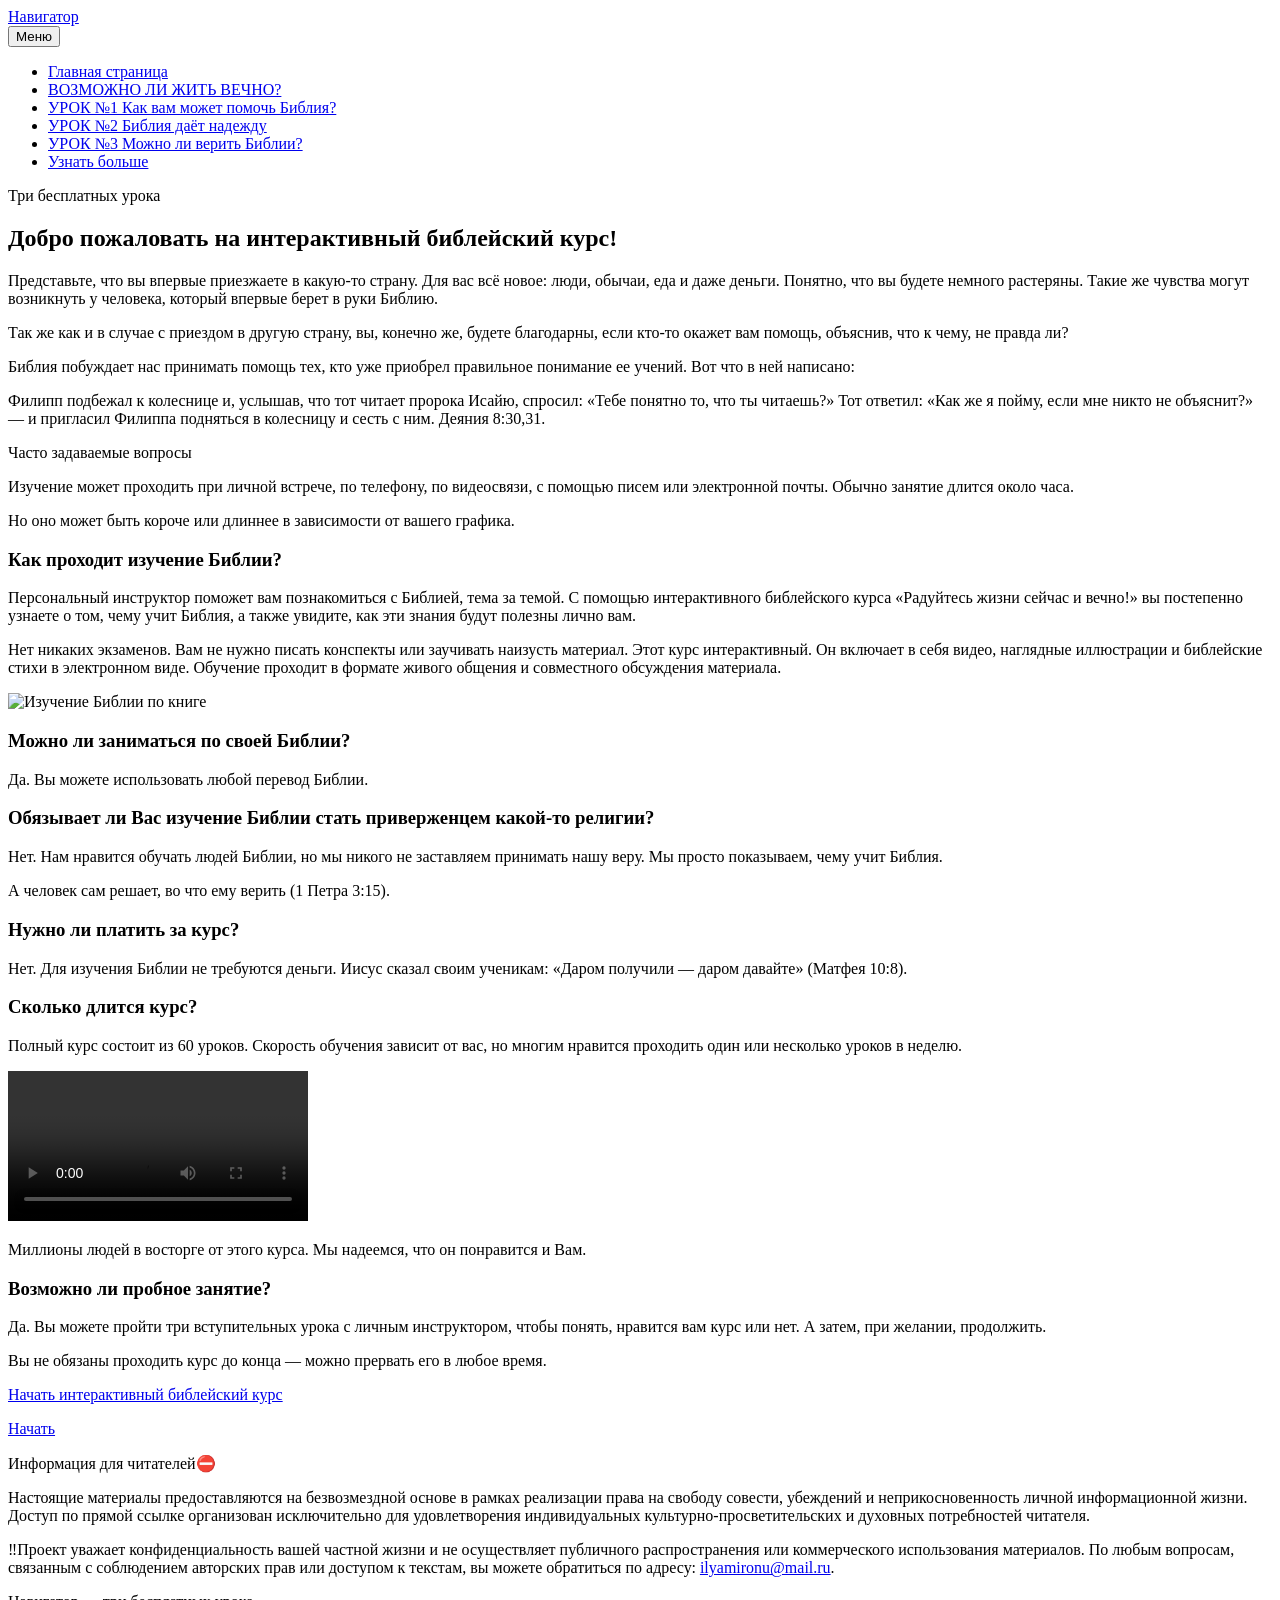
==== index.html @ 01c9f0d9 "Add files via upload" ====
<!DOCTYPE html>
<html lang="ru">
<head>
<meta charset="utf-8">
<meta name="viewport" content="width=device-width, initial-scale=1">
<title>Навигатор — Главная страница</title>
<meta name="description" content="Навигатор — три бесплатных урока по Библии. Интерактивный библейский курс: тексты Библии в отдельных окнах и возможность оставить свой ответ на каждый вопрос.">
<meta name="robots" content="noindex, nofollow">
<link rel="stylesheet" href="css/fonts.css">
<link rel="stylesheet" href="css/style.css">
</head>
<body>

<header class="cover">
  <div class="cover__inner">
    <div class="cover__title"><a href="index.html">Навигатор</a></div>
    <button class="nav__toggle" type="button" aria-expanded="false" aria-controls="siteNav">Меню</button>
    <nav id="siteNav" aria-label="Меню сайта">
      <ul class="nav__list">
        <li><a class="is-active" href="index.html">Главная страница</a></li>
        <li><a href="vozmozhno-li-zhit-vechno.html">ВОЗМОЖНО ЛИ ЖИТЬ ВЕЧНО?</a></li>
        <li><a href="urok-1.html">УРОК №1 Как вам может помочь Библия?</a></li>
        <li><a href="urok-2.html">УРОК №2 Библия даёт надежду</a></li>
        <li><a href="urok-3.html">УРОК №3 Можно ли верить Библии?</a></li>
        <li><a href="uznat-bolshe.html">Узнать больше</a></li>
      </ul>
    </nav>
  </div>
</header>

<main class="wrap">
  <article class="content">

    <p class="subtitle">Три бесплатных урока</p>

    <h2>Добро пожаловать на интерактивный библейский курс!</h2>

    <p>Представьте, что вы впервые приезжаете в какую-то страну. Для вас всё новое: люди, обычаи, еда и даже деньги. Понятно, что вы будете немного растеряны. Такие же чувства могут возникнуть у человека, который впервые берет в руки Библию.</p>

    <p>Так же как и в случае с приездом в другую страну, вы, конечно же, будете благодарны, если кто-то окажет вам помощь, объяснив, что к чему, не правда ли?</p>

    <p>Библия побуждает нас принимать помощь тех, кто уже приобрел правильное понимание ее учений. Вот что в ней написано:</p>

    <p class="quote">Филипп подбежал к колеснице и, услышав, что тот читает пророка Исайю, спросил: «Тебе понятно то, что ты читаешь?» Тот ответил: «Как же я пойму, если мне никто не объяснит?» — и пригласил Филиппа подняться в колесницу и сесть с ним. <span class="verse" data-verse="Deyaniya-83031-09-15" title="Открыть текст стиха">Деяния 8:30,31</span>.</p>

    <p class="label">Часто задаваемые вопросы</p>

    <p>Изучение может проходить при личной встрече, по телефону, по видеосвязи, с помощью писем или электронной почты. Обычно занятие длится около часа.</p>

    <p>Но оно может быть короче или длиннее в зависимости от вашего графика.</p>

    <h3>Как проходит изучение Библии?</h3>

    <p>Персональный инструктор поможет вам познакомиться с Библией, тема за темой. С помощью интерактивного библейского курса «Радуйтесь жизни сейчас и вечно!» вы постепенно узнаете о том, чему учит Библия, а также увидите, как эти знания будут полезны лично вам.</p>

    <p>Нет никаких экзаменов. Вам не нужно писать конспекты или заучивать наизусть материал. Этот курс интерактивный. Он включает в себя видео, наглядные иллюстрации и библейские стихи в электронном виде. Обучение проходит в формате живого общения и совместного обсуждения материала.</p>

    <p class="img"><img src="assets/img/home-3.jpg" alt="Изучение Библии по книге" loading="lazy"></p>

    <div class="answers" data-question-id="g1" data-question="Как проходит изучение Библии?"></div>

    <h3>Можно ли заниматься по своей Библии?</h3>

    <p>Да. Вы можете использовать любой перевод Библии.</p>

    <div class="answers" data-question-id="g2" data-question="Можно ли заниматься по своей Библии?"></div>

    <h3>Обязывает ли Вас изучение Библии стать приверженцем какой-то религии?</h3>

    <p>Нет. Нам нравится обучать людей Библии, но мы никого не заставляем принимать нашу веру. Мы просто показываем, чему учит Библия.</p>

    <p>А человек сам решает, во что ему верить (<span class="verse" data-verse="1-Petra-315" title="Открыть текст стиха">1 Петра 3:15</span>).</p>

    <div class="answers" data-question-id="g3" data-question="Обязывает ли Вас изучение Библии стать приверженцем какой-то религии?"></div>

    <h3>Нужно ли платить за курс?</h3>

    <p>Нет. Для изучения Библии не требуются деньги. Иисус сказал своим ученикам: «Даром получили — даром давайте» (<span class="verse" data-verse="Matfeya-108" title="Открыть текст стиха">Матфея 10:8</span>).</p>

    <div class="answers" data-question-id="g4" data-question="Нужно ли платить за курс?"></div>

    <h3>Сколько длится курс?</h3>

    <p>Полный курс состоит из 60 уроков. Скорость обучения зависит от вас, но многим нравится проходить один или несколько уроков в неделю.</p>

    <div class="video-block">
      <video controls preload="metadata" playsinline>
        <source src="assets/video/video-01-kak-prohodit-kurs.mp4" type="video/mp4">
        Ваш браузер не поддерживает видео. Скачайте файл в папке assets/video.
      </video>
    </div>

    <p>Миллионы людей в восторге от этого курса. Мы надеемся, что он понравится и Вам.</p>

    <div class="answers" data-question-id="g5" data-question="Сколько длится курс?"></div>

    <h3>Возможно ли пробное занятие?</h3>

    <p>Да. Вы можете пройти три вступительных урока с личным инструктором, чтобы понять, нравится вам курс или нет. А затем, при желании, продолжить.</p>

    <p>Вы не обязаны проходить курс до конца — можно прервать его в любое время.</p>

    <div class="answers" data-question-id="g6" data-question="Возможно ли пробное занятие?"></div>

    <p class="btn--block"><a class="btn" href="urok-1.html">Начать интерактивный библейский курс</a></p>

    <p class="btn--block"><a class="btn btn--ghost" href="vozmozhno-li-zhit-vechno.html">Начать</a></p>

    <div class="reader-note">
      <p class="reader-note__title">Информация для читателей⛔</p>
      <p>Настоящие материалы предоставляются на безвозмездной основе в рамках реализации права на свободу совести, убеждений и неприкосновенность личной информационной жизни. Доступ по прямой ссылке организован исключительно для удовлетворения индивидуальных культурно-просветительских и духовных потребностей читателя.</p>
      <p>‼️Проект уважает конфиденциальность вашей частной жизни и не осуществляет публичного распространения или коммерческого использования материалов. По любым вопросам, связанным с соблюдением авторских прав или доступом к текстам, вы можете обратиться по адресу: <a href="mailto:ilyamironu@mail.ru">ilyamironu@mail.ru</a>.</p>
    </div>

  </article>
</main>

<footer class="footer">Навигатор — три бесплатных урока</footer>

<script src="js/verses.js"></script>
<script src="js/config.js"></script>
<script src="js/app.js"></script>
</body>
</html>
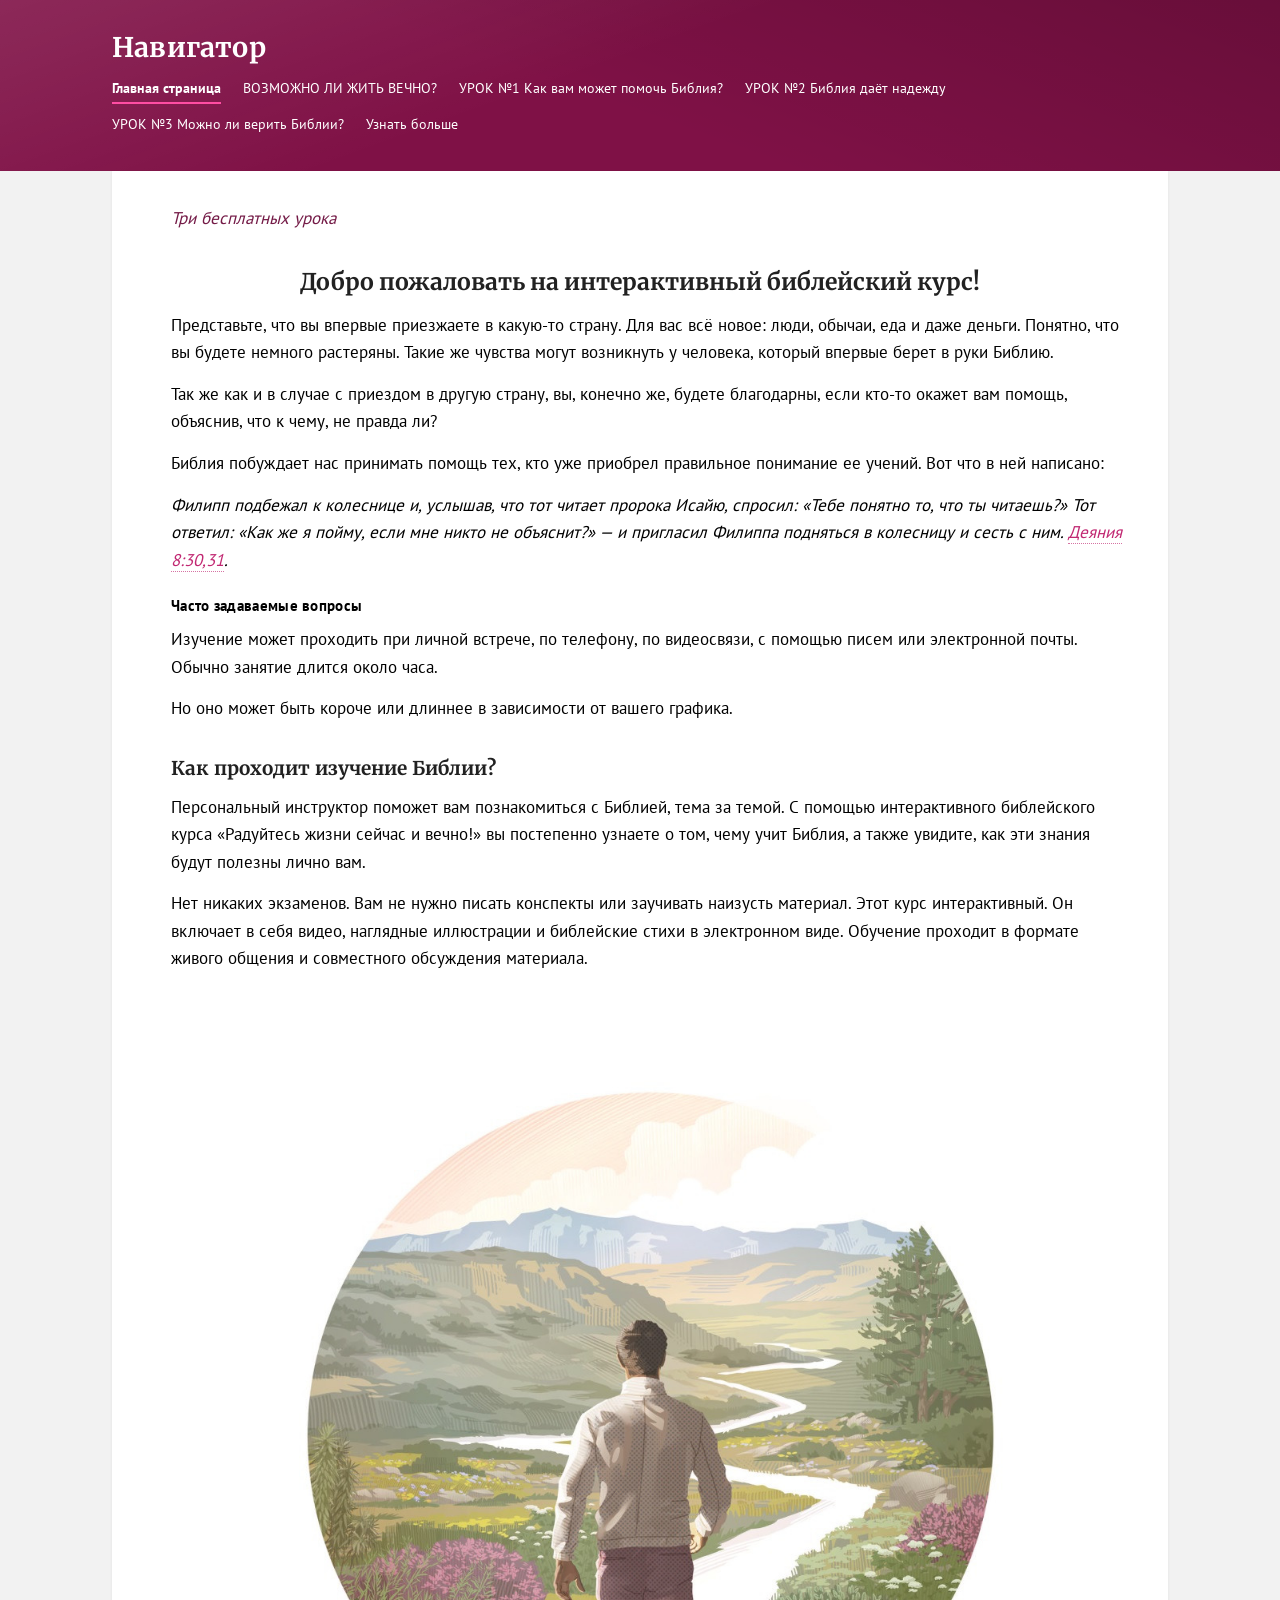
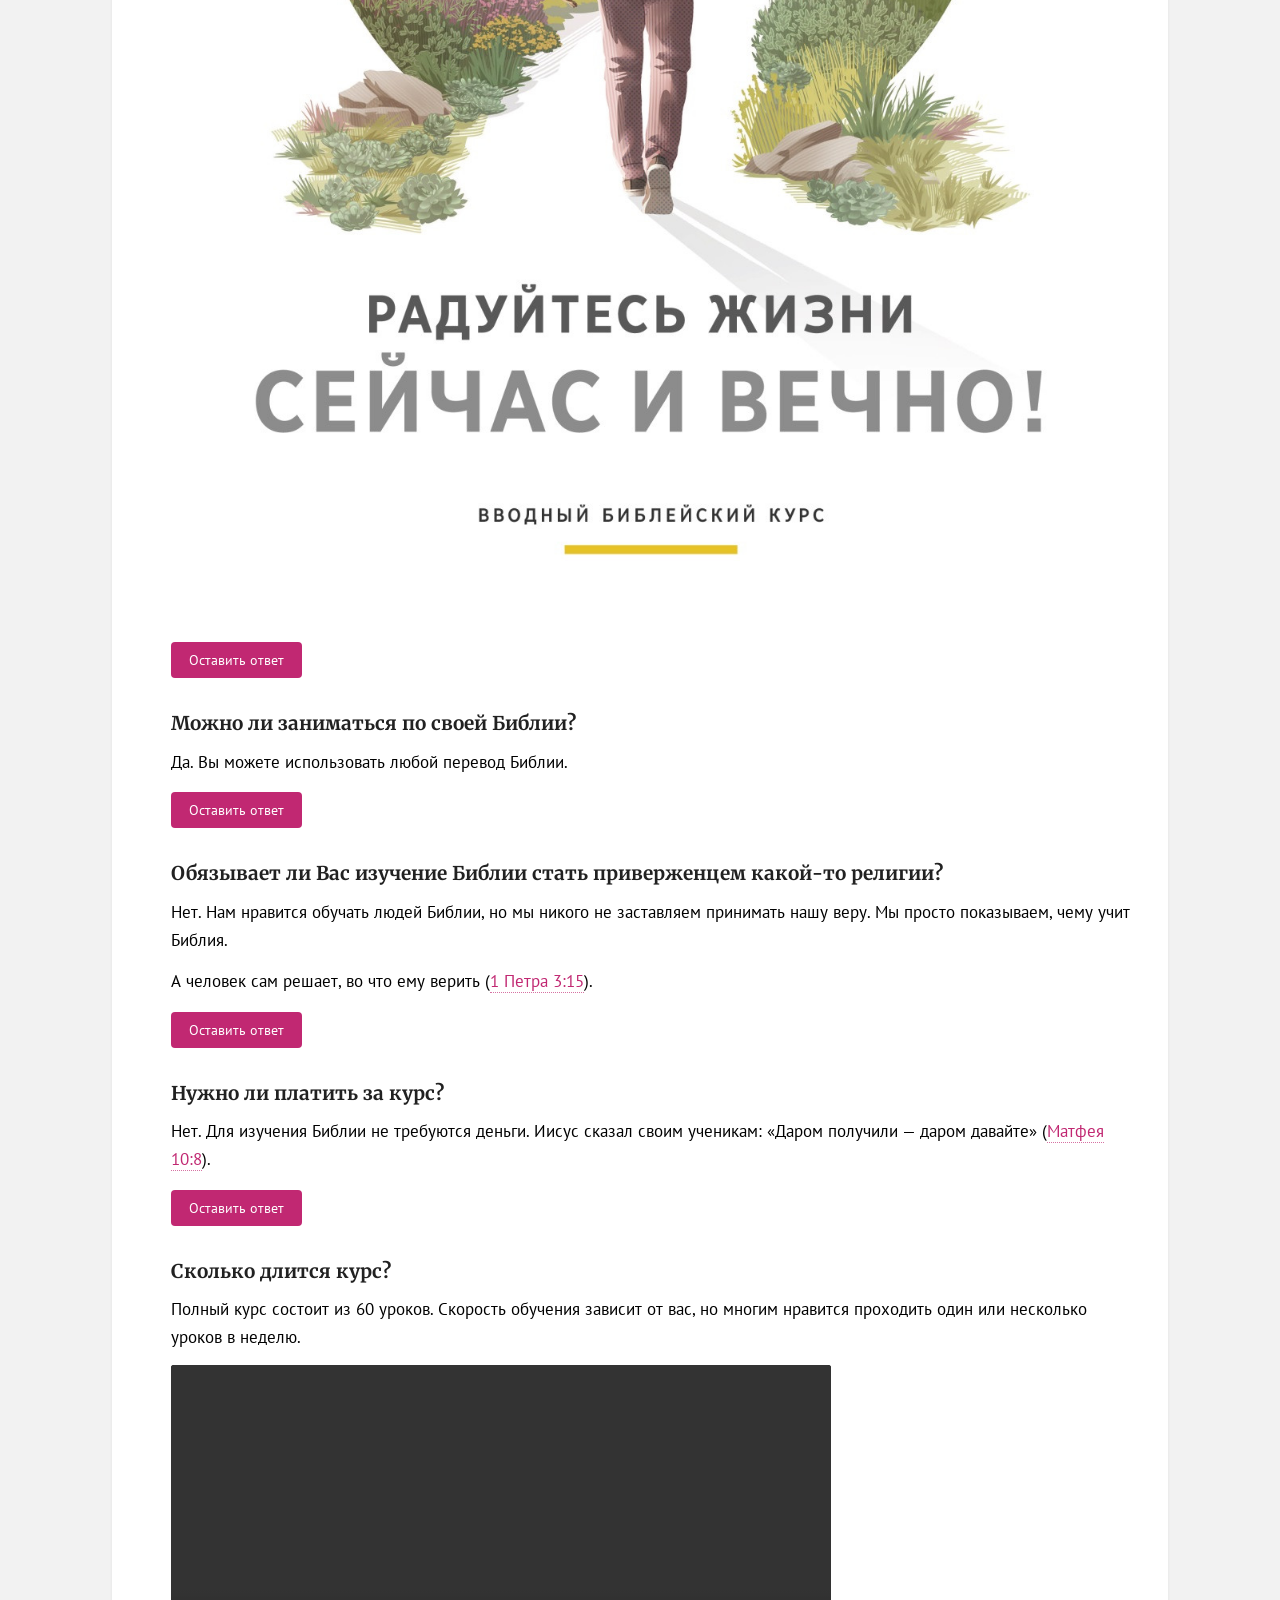
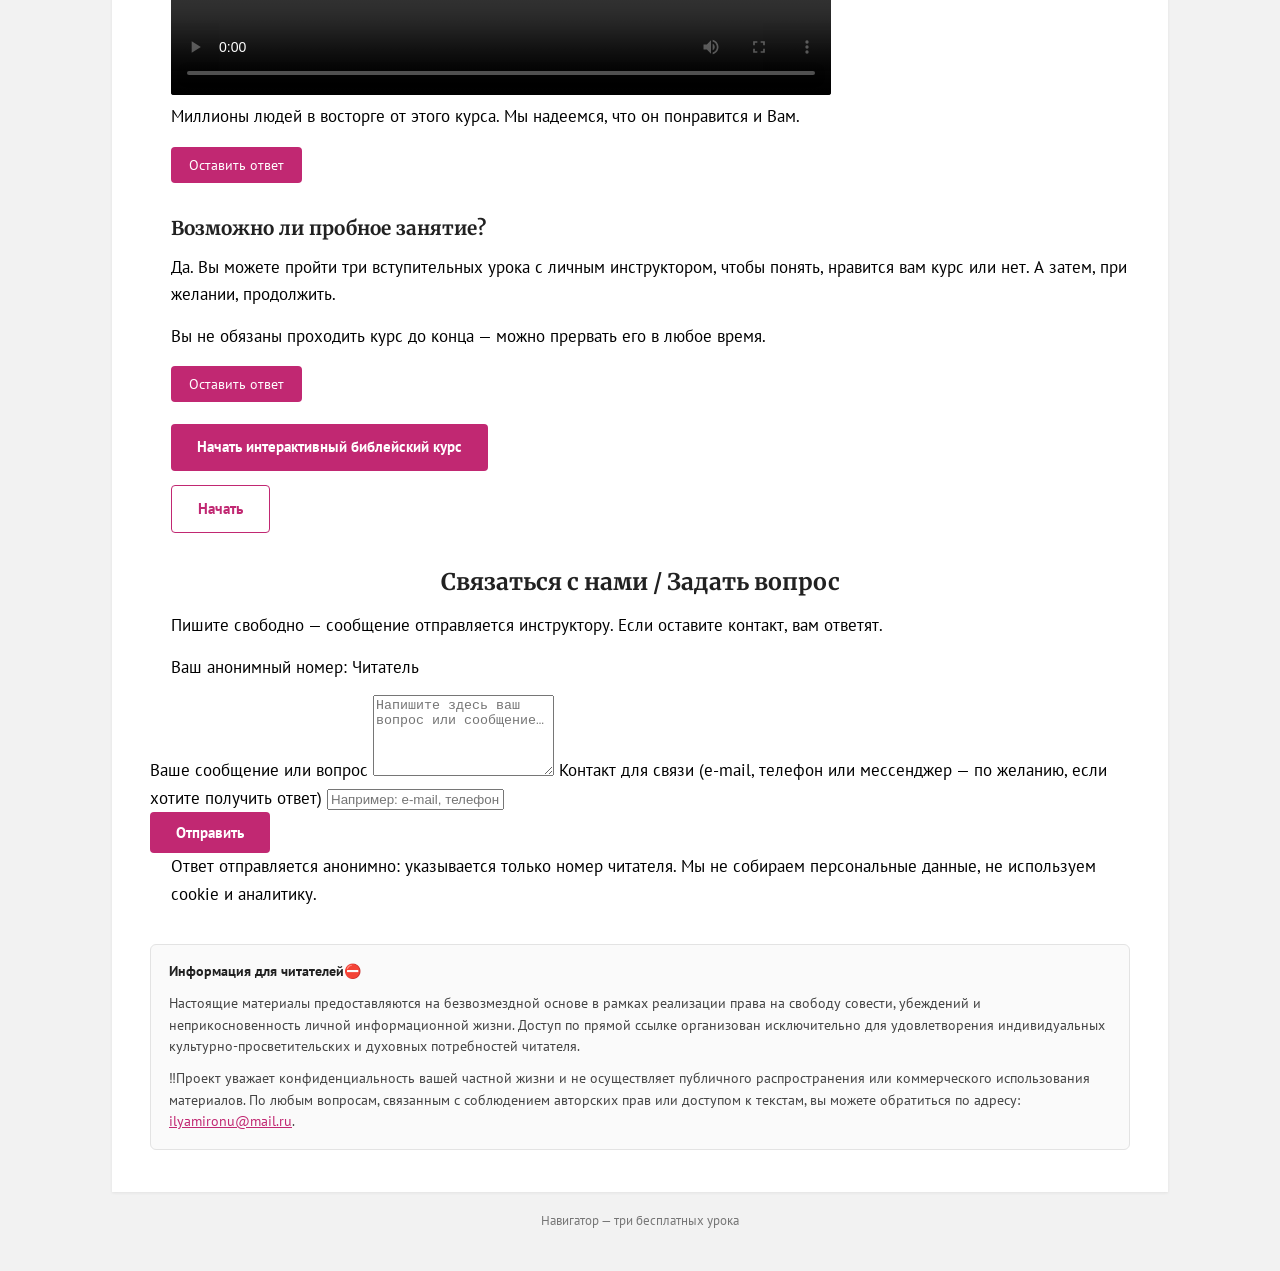
==== commit 9c890336: "Add files via upload" ====
--- a/index.html
+++ b/index.html
@@ -106,6 +106,29 @@
 
     <p class="btn--block"><a class="btn btn--ghost" href="vozmozhno-li-zhit-vechno.html">Начать</a></p>
 
+    <section class="contact" id="contact">
+      <h2>Связаться с нами / Задать вопрос</h2>
+
+      <p class="contact__lead">Пишите свободно — сообщение отправляется инструктору. Если оставите контакт, вам ответят.</p>
+
+      <form class="contact-form js-contact" novalidate>
+        <p class="answer-context">Ваш анонимный номер: <span data-reader>Читатель</span></p>
+
+        <label for="contact-message">Ваше сообщение или вопрос</label>
+        <textarea id="contact-message" name="message" rows="5" placeholder="Напишите здесь ваш вопрос или сообщение…"></textarea>
+
+        <label for="contact-contact">Контакт для связи (e-mail, телефон или мессенджер — по желанию, если хотите получить ответ)</label>
+        <input type="text" id="contact-contact" name="contact" placeholder="Например: e-mail, телефон или @ник в мессенджере">
+
+        <div class="row">
+          <button type="submit" class="btn">Отправить</button>
+          <span class="status" role="status" aria-live="polite"></span>
+        </div>
+
+        <p class="hint">Ответ отправляется анонимно: указывается только номер читателя. Мы не собираем персональные данные, не используем cookie и аналитику.</p>
+      </form>
+    </section>
+
     <div class="reader-note">
       <p class="reader-note__title">Информация для читателей⛔</p>
       <p>Настоящие материалы предоставляются на безвозмездной основе в рамках реализации права на свободу совести, убеждений и неприкосновенность личной информационной жизни. Доступ по прямой ссылке организован исключительно для удовлетворения индивидуальных культурно-просветительских и духовных потребностей читателя.</p>
--- a/css/fonts.css
+++ b/css/fonts.css
@@ -0,0 +1,145 @@
+﻿/* Локальные шрифты (скачаны с Google Fonts, подключены без внешних запросов) */
+@font-face {
+  font-family: 'PT Sans';
+  font-style: normal;
+  font-weight: 400;
+  font-display: swap;
+  src: url('../assets/fonts/ptsans-400-cyrillic-ext.woff2') format('woff2');
+  unicode-range: U+0460-052F, U+1C80-1C8A, U+20B4, U+2DE0-2DFF, U+A640-A69F, U+FE2E-FE2F;
+}
+@font-face {
+  font-family: 'PT Sans';
+  font-style: normal;
+  font-weight: 400;
+  font-display: swap;
+  src: url('../assets/fonts/ptsans-400-cyrillic.woff2') format('woff2');
+  unicode-range: U+0301, U+0400-045F, U+0490-0491, U+04B0-04B1, U+2116;
+}
+@font-face {
+  font-family: 'PT Sans';
+  font-style: normal;
+  font-weight: 400;
+  font-display: swap;
+  src: url('../assets/fonts/ptsans-400-latin-ext.woff2') format('woff2');
+  unicode-range: U+0100-02BA, U+02BD-02C5, U+02C7-02CC, U+02CE-02D7, U+02DD-02FF, U+0304, U+0308, U+0329, U+1D00-1DBF, U+1E00-1E9F, U+1EF2-1EFF, U+2020, U+20A0-20AB, U+20AD-20C4, U+2113, U+2C60-2C7F, U+A720-A7FF;
+}
+@font-face {
+  font-family: 'PT Sans';
+  font-style: normal;
+  font-weight: 400;
+  font-display: swap;
+  src: url('../assets/fonts/ptsans-400-latin.woff2') format('woff2');
+  unicode-range: U+0000-00FF, U+0131, U+0152-0153, U+02BB-02BC, U+02C6, U+02DA, U+02DC, U+0304, U+0308, U+0329, U+2000-206F, U+20AC, U+2122, U+2191, U+2193, U+2212, U+2215, U+FEFF, U+FFFD;
+}
+@font-face {
+  font-family: 'PT Sans';
+  font-style: normal;
+  font-weight: 700;
+  font-display: swap;
+  src: url('../assets/fonts/ptsans-700-cyrillic-ext.woff2') format('woff2');
+  unicode-range: U+0460-052F, U+1C80-1C8A, U+20B4, U+2DE0-2DFF, U+A640-A69F, U+FE2E-FE2F;
+}
+@font-face {
+  font-family: 'PT Sans';
+  font-style: normal;
+  font-weight: 700;
+  font-display: swap;
+  src: url('../assets/fonts/ptsans-700-cyrillic.woff2') format('woff2');
+  unicode-range: U+0301, U+0400-045F, U+0490-0491, U+04B0-04B1, U+2116;
+}
+@font-face {
+  font-family: 'PT Sans';
+  font-style: normal;
+  font-weight: 700;
+  font-display: swap;
+  src: url('../assets/fonts/ptsans-700-latin-ext.woff2') format('woff2');
+  unicode-range: U+0100-02BA, U+02BD-02C5, U+02C7-02CC, U+02CE-02D7, U+02DD-02FF, U+0304, U+0308, U+0329, U+1D00-1DBF, U+1E00-1E9F, U+1EF2-1EFF, U+2020, U+20A0-20AB, U+20AD-20C4, U+2113, U+2C60-2C7F, U+A720-A7FF;
+}
+@font-face {
+  font-family: 'PT Sans';
+  font-style: normal;
+  font-weight: 700;
+  font-display: swap;
+  src: url('../assets/fonts/ptsans-700-latin.woff2') format('woff2');
+  unicode-range: U+0000-00FF, U+0131, U+0152-0153, U+02BB-02BC, U+02C6, U+02DA, U+02DC, U+0304, U+0308, U+0329, U+2000-206F, U+20AC, U+2122, U+2191, U+2193, U+2212, U+2215, U+FEFF, U+FFFD;
+}
+@font-face {
+  font-family: 'Merriweather';
+  font-style: normal;
+  font-weight: 400;
+  font-display: swap;
+  src: url('../assets/fonts/merriweather-400-cyrillic-ext.woff2') format('woff2');
+  unicode-range: U+0460-052F, U+1C80-1C8A, U+20B4, U+2DE0-2DFF, U+A640-A69F, U+FE2E-FE2F;
+}
+@font-face {
+  font-family: 'Merriweather';
+  font-style: normal;
+  font-weight: 400;
+  font-display: swap;
+  src: url('../assets/fonts/merriweather-400-cyrillic.woff2') format('woff2');
+  unicode-range: U+0301, U+0400-045F, U+0490-0491, U+04B0-04B1, U+2116;
+}
+@font-face {
+  font-family: 'Merriweather';
+  font-style: normal;
+  font-weight: 400;
+  font-display: swap;
+  src: url('../assets/fonts/merriweather-400-vietnamese.woff2') format('woff2');
+  unicode-range: U+0102-0103, U+0110-0111, U+0128-0129, U+0168-0169, U+01A0-01A1, U+01AF-01B0, U+0300-0301, U+0303-0304, U+0308-0309, U+0323, U+0329, U+1EA0-1EF9, U+20AB;
+}
+@font-face {
+  font-family: 'Merriweather';
+  font-style: normal;
+  font-weight: 400;
+  font-display: swap;
+  src: url('../assets/fonts/merriweather-400-latin-ext.woff2') format('woff2');
+  unicode-range: U+0100-02BA, U+02BD-02C5, U+02C7-02CC, U+02CE-02D7, U+02DD-02FF, U+0304, U+0308, U+0329, U+1D00-1DBF, U+1E00-1E9F, U+1EF2-1EFF, U+2020, U+20A0-20AB, U+20AD-20C4, U+2113, U+2C60-2C7F, U+A720-A7FF;
+}
+@font-face {
+  font-family: 'Merriweather';
+  font-style: normal;
+  font-weight: 400;
+  font-display: swap;
+  src: url('../assets/fonts/merriweather-400-latin.woff2') format('woff2');
+  unicode-range: U+0000-00FF, U+0131, U+0152-0153, U+02BB-02BC, U+02C6, U+02DA, U+02DC, U+0304, U+0308, U+0329, U+2000-206F, U+20AC, U+2122, U+2191, U+2193, U+2212, U+2215, U+FEFF, U+FFFD;
+}
+@font-face {
+  font-family: 'Merriweather';
+  font-style: normal;
+  font-weight: 700;
+  font-display: swap;
+  src: url('../assets/fonts/merriweather-700-cyrillic-ext.woff2') format('woff2');
+  unicode-range: U+0460-052F, U+1C80-1C8A, U+20B4, U+2DE0-2DFF, U+A640-A69F, U+FE2E-FE2F;
+}
+@font-face {
+  font-family: 'Merriweather';
+  font-style: normal;
+  font-weight: 700;
+  font-display: swap;
+  src: url('../assets/fonts/merriweather-700-cyrillic.woff2') format('woff2');
+  unicode-range: U+0301, U+0400-045F, U+0490-0491, U+04B0-04B1, U+2116;
+}
+@font-face {
+  font-family: 'Merriweather';
+  font-style: normal;
+  font-weight: 700;
+  font-display: swap;
+  src: url('../assets/fonts/merriweather-700-vietnamese.woff2') format('woff2');
+  unicode-range: U+0102-0103, U+0110-0111, U+0128-0129, U+0168-0169, U+01A0-01A1, U+01AF-01B0, U+0300-0301, U+0303-0304, U+0308-0309, U+0323, U+0329, U+1EA0-1EF9, U+20AB;
+}
+@font-face {
+  font-family: 'Merriweather';
+  font-style: normal;
+  font-weight: 700;
+  font-display: swap;
+  src: url('../assets/fonts/merriweather-700-latin-ext.woff2') format('woff2');
+  unicode-range: U+0100-02BA, U+02BD-02C5, U+02C7-02CC, U+02CE-02D7, U+02DD-02FF, U+0304, U+0308, U+0329, U+1D00-1DBF, U+1E00-1E9F, U+1EF2-1EFF, U+2020, U+20A0-20AB, U+20AD-20C4, U+2113, U+2C60-2C7F, U+A720-A7FF;
+}
+@font-face {
+  font-family: 'Merriweather';
+  font-style: normal;
+  font-weight: 700;
+  font-display: swap;
+  src: url('../assets/fonts/merriweather-700-latin.woff2') format('woff2');
+  unicode-range: U+0000-00FF, U+0131, U+0152-0153, U+02BB-02BC, U+02C6, U+02DA, U+02DC, U+0304, U+0308, U+0329, U+2000-206F, U+20AC, U+2122, U+2191, U+2193, U+2212, U+2215, U+FEFF, U+FFFD;
+}
--- a/css/style.css
+++ b/css/style.css
@@ -0,0 +1,442 @@
+/* ==========================================================================
+   Навигатор — клон сайта «Навигатор. Три бесплатных урока»
+   Стили повторяют оформление Google Sites (тема с тёмно-сливовой шапкой).
+   ========================================================================== */
+
+:root {
+  --plum:        #7f1146;   /* основной цвет темы (шапка) */
+  --plum-dark:   #a1004e;
+  --pink:        #c12872;   /* акцент: ссылки, кнопки */
+  --pink-light:  #ff4da3;
+  --quote-plum:  #741b47;   /* цвет подзаголовков курсивом */
+  --bg:          #f2f2f2;   /* фон страницы */
+  --card:        #ffffff;   /* фон контента */
+  --text:        #000000;
+  --head:        #212121;
+  --muted:       #5f6368;
+  --line:        #e3e3e3;
+  --indent:      21px;      /* отступ абзацев как в оригинале (16pt) */
+}
+
+* { box-sizing: border-box; }
+
+html { -webkit-text-size-adjust: 100%; }
+
+body {
+  margin: 0;
+  background: var(--bg);
+  color: var(--text);
+  font-family: 'PT Sans', 'Segoe UI', Arial, sans-serif;
+  font-size: 17px;
+  line-height: 1.62;
+}
+
+img, video { max-width: 100%; height: auto; }
+
+a { color: var(--pink); }
+
+/* ------------------------------------------------------------------ шапка */
+
+.cover {
+  background-color: var(--plum);
+  background-image:
+    linear-gradient(160deg, rgba(255,255,255,.10) 0%, rgba(255,255,255,0) 45%),
+    linear-gradient(200deg, rgba(0,0,0,.18) 0%, rgba(0,0,0,0) 55%);
+  color: #fff;
+  padding: 26px 0 30px;
+}
+
+.cover__inner { max-width: 1100px; margin: 0 auto; padding: 0 22px; }
+
+.cover__title {
+  margin: 0 0 4px;
+  font-family: 'Merriweather', Georgia, serif;
+  font-size: 27px;
+  font-weight: 700;
+  letter-spacing: .2px;
+}
+
+.cover__title a { color: #fff; text-decoration: none; }
+
+.cover__subtitle {
+  margin: 0 0 14px;
+  font-size: 14px;
+  font-style: italic;
+  color: rgba(255,255,255,.85);
+}
+
+/* меню ------------------------------------------------------------------ */
+
+.nav__toggle {
+  display: none;
+  background: rgba(255,255,255,.12);
+  border: 1px solid rgba(255,255,255,.45);
+  color: #fff;
+  border-radius: 4px;
+  padding: 7px 12px;
+  font-size: 15px;
+  font-family: inherit;
+  cursor: pointer;
+}
+
+.nav__list {
+  list-style: none;
+  display: flex;
+  flex-wrap: wrap;
+  gap: 6px 22px;
+  margin: 0;
+  padding: 0;
+}
+
+.nav__list a {
+  display: inline-block;
+  color: #fff;
+  text-decoration: none;
+  font-size: 14px;
+  padding: 3px 0;
+  border-bottom: 2px solid transparent;
+}
+
+.nav__list a:hover { border-bottom-color: rgba(255,255,255,.6); }
+
+.nav__list a.is-active {
+  border-bottom-color: var(--pink-light);
+  font-weight: 700;
+}
+
+/* ----------------------------------------------------------------- контент */
+
+.wrap {
+  max-width: 1100px;
+  margin: 0 auto;
+  padding: 0 22px;
+}
+
+.content {
+  background: var(--card);
+  padding: 34px 38px 42px;
+  box-shadow: 0 1px 3px rgba(0,0,0,.07);
+  min-height: 45vh;
+}
+
+.content h1 {
+  font-family: 'Merriweather', Georgia, serif;
+  font-size: 30px;
+  line-height: 1.3;
+  color: var(--head);
+  margin: 0 0 6px;
+}
+
+.content h2 {
+  font-family: 'Merriweather', Georgia, serif;
+  font-size: 23px;
+  color: var(--head);
+  margin: 30px 0 12px;
+  text-align: center;
+}
+
+.content h3 {
+  font-family: 'Merriweather', Georgia, serif;
+  font-size: 19px;
+  color: var(--head);
+  margin: 30px 0 10px;
+  padding-left: var(--indent);
+}
+
+.content p { margin: 0 0 14px; padding-left: var(--indent); }
+
+.content .lesson-no {
+  padding-left: var(--indent);
+  color: var(--muted);
+  font-size: 15px;
+  margin: -4px 0 18px;
+}
+
+.content .subtitle {
+  font-style: italic;
+  color: var(--quote-plum);
+  margin-bottom: 6px;
+}
+
+.content ul.plain {
+  margin: 0 0 14px;
+  padding-left: calc(var(--indent) + 22px);
+  list-style-type: square;
+}
+
+.content ul.plain li { margin-bottom: 6px; }
+
+.content .center { text-align: center; padding-left: 0; }
+
+.content .label {
+  padding-left: var(--indent);
+  font-weight: 700;
+  font-size: 15px;
+  letter-spacing: .3px;
+  margin: 20px 0 8px;
+}
+
+/* «Копните глубже» и подобные вводные абзацы */
+.content .deep { padding-left: var(--indent); }
+
+/* цитаты Библии (на оригинале — курсивом) */
+.content p.quote { font-style: italic; }
+
+/* иллюстрации в тексте */
+.content p.img { padding-left: var(--indent); margin: 18px 0; }
+.content p.img img { display: block; max-width: 100%; height: auto; border-radius: 4px; }
+
+/* подзаголовок «Копните глубже» и т. п. */
+.content p.deep-note { padding-left: var(--indent); color: var(--muted); }
+
+/* ------------------------------------------------ ссылки (стихи и переходы) */
+
+.verse {
+  color: var(--pink);
+  text-decoration: none;
+  border-bottom: 1px dotted rgba(193,40,114,.65);
+  cursor: pointer;
+}
+.verse:hover { color: var(--plum-dark); border-bottom-style: solid; }
+
+a.link { color: var(--pink); }
+
+/* кнопки */
+.btn {
+  display: inline-block;
+  background: var(--pink);
+  color: #fff;
+  border: 0;
+  border-radius: 4px;
+  padding: 11px 26px;
+  font-family: inherit;
+  font-size: 15px;
+  font-weight: 700;
+  text-decoration: none;
+  cursor: pointer;
+}
+.btn:hover { background: var(--plum-dark); }
+.btn--block { padding-left: var(--indent); }
+.btn--ghost { background: #fff; color: var(--pink); border: 1px solid var(--pink); }
+
+/* ------------------------------------------------------------- видео */
+
+.video-block { margin: 10px 0 8px var(--indent); }
+.video-block video {
+  width: 100%;
+  max-width: 660px;
+  display: block;
+  background: #000;
+  border-radius: 3px;
+}
+.video-caption {
+  padding-left: var(--indent);
+  font-size: 14px;
+  color: var(--muted);
+  margin: 8px 0 18px;
+}
+
+/* --------------------------------------------- блоки «Мой ответ» */
+
+.answers { margin: 16px 0 22px; padding-left: var(--indent); }
+
+.answer-toggle {
+  display: inline-block;
+  background: var(--pink);
+  color: #fff;
+  border: 0;
+  border-radius: 4px;
+  padding: 9px 18px;
+  font-family: inherit;
+  font-size: 14px;
+  cursor: pointer;
+}
+.answer-toggle:hover { background: var(--plum-dark); }
+.answer-toggle[aria-expanded="true"] { background: #6d6d6d; }
+
+.answer-form {
+  display: none;
+  margin-top: 12px;
+  border: 1px solid var(--line);
+  border-left: 4px solid var(--pink);
+  border-radius: 4px;
+  background: #fbfbfb;
+  padding: 16px 18px;
+}
+.answer-form.is-open { display: block; }
+
+.answer-form h4 {
+  margin: 0 0 6px;
+  font-family: 'Merriweather', Georgia, serif;
+  font-size: 16px;
+  color: var(--head);
+}
+.answer-form .answer-context { font-size: 12.5px; color: var(--muted); margin: 0 0 10px; }
+.answer-form label { display: block; font-size: 13px; color: var(--muted); margin: 12px 0 4px; }
+.answer-form textarea,
+.answer-form input[type="text"] {
+  width: 100%;
+  font-family: inherit;
+  font-size: 15px;
+  color: var(--text);
+  background: #fff;
+  border: 1px solid #c9c9c9;
+  border-radius: 3px;
+  padding: 9px 10px;
+}
+.answer-form textarea { min-height: 110px; resize: vertical; }
+.answer-form .row { display: flex; align-items: center; gap: 12px; flex-wrap: wrap; margin-top: 14px; }
+.answer-form .status { font-size: 13px; color: var(--muted); }
+.answer-form .status.ok  { color: #1b7f37; }
+.answer-form .status.err { color: #b00020; }
+.answer-form .hint { font-size: 12px; color: var(--muted); margin-top: 10px; }
+
+/* ------------------------------------------- окно с библейским текстом */
+
+.modal {
+  position: fixed;
+  inset: 0;
+  z-index: 1000;
+  display: none;
+  padding: 18px;
+  background: rgba(0,0,0,.55);
+  overflow-y: auto;
+}
+.modal.is-open { display: block; }
+
+.modal__box {
+  max-width: 640px;
+  margin: 6vh auto 40px;
+  background: #fff;
+  border-radius: 8px;
+  box-shadow: 0 14px 44px rgba(0,0,0,.35);
+  overflow: hidden;
+}
+
+.modal__head {
+  display: flex;
+  align-items: flex-start;
+  justify-content: space-between;
+  gap: 12px;
+  background: var(--plum);
+  color: #fff;
+  padding: 14px 18px;
+}
+.modal__title {
+  margin: 0;
+  font-family: 'Merriweather', Georgia, serif;
+  font-size: 17px;
+  line-height: 1.35;
+}
+.modal__close {
+  background: transparent;
+  border: 0;
+  color: #fff;
+  font-size: 26px;
+  line-height: 1;
+  cursor: pointer;
+  padding: 0 2px;
+}
+.modal__close:hover { color: var(--pink-light); }
+
+.modal__body { padding: 18px 20px 4px; font-size: 17px; line-height: 1.66; }
+.modal__body p { margin: 0 0 12px; padding-left: 0; }
+.modal__src { font-size: 13px; color: var(--muted); margin: 0 0 12px; }
+.modal__foot { padding: 12px 20px 18px; border-top: 1px solid var(--line); text-align: right; }
+
+body.modal-open { overflow: hidden; }
+
+/* ---------------------------------------- переходы между страницами */
+
+.pager {
+  display: flex;
+  flex-wrap: wrap;
+  justify-content: space-between;
+  gap: 12px;
+  margin: 30px 0 6px;
+  padding-left: var(--indent);
+}
+.pager a {
+  color: var(--pink);
+  text-decoration: none;
+  font-size: 15px;
+  background: #fff;
+  border: 1px solid var(--line);
+  border-radius: 4px;
+  padding: 8px 14px;
+}
+.pager a:hover { border-color: var(--pink); }
+
+.next-lesson { padding-left: var(--indent); margin: 20px 0 16px; font-size: 17px; }
+.next-lesson .arrow { font-size: 20px; }
+
+/* ------------------------------------- «Информация для читателей» */
+
+.reader-note {
+  margin-top: 36px;
+  padding: 16px 18px;
+  background: #fafafa;
+  border: 1px solid var(--line);
+  border-radius: 6px;
+  font-size: 14px;
+  line-height: 1.55;
+  color: #444;
+}
+.reader-note p { padding-left: 0; margin: 0 0 10px; }
+.reader-note p:last-child { margin-bottom: 0; }
+.reader-note .reader-note__title { font-weight: 700; color: var(--head); }
+.reader-note a { color: var(--pink); }
+
+/* --------------------------------------------------------- футер */
+
+.footer {
+  max-width: 1100px;
+  margin: 0 auto;
+  padding: 18px 22px 40px;
+  font-size: 13px;
+  color: #767676;
+  text-align: center;
+}
+.footer a { color: #767676; }
+
+/* --------------------------------------------------- адаптивность */
+
+@media (max-width: 780px) {
+  body { font-size: 16px; }
+
+  .cover { padding: 16px 0 18px; }
+  .cover__title { font-size: 22px; }
+  .cover__subtitle { margin-bottom: 10px; }
+
+  .nav__toggle { display: inline-block; }
+  .nav__list { display: none; flex-direction: column; gap: 0; margin-top: 12px; }
+  .nav__list.is-open { display: flex; }
+  .nav__list a { display: block; font-size: 15px; padding: 8px 0; border-bottom: 1px solid rgba(255,255,255,.18); }
+  .nav__list a.is-active { border-bottom-color: var(--pink-light); }
+
+  .content { padding: 20px 16px 28px; }
+  .content h1 { font-size: 23px; }
+  .content h2 { font-size: 19px; }
+  .content h3 { font-size: 17px; padding-left: 0; }
+
+  .content p,
+  .content .label,
+  .content .lesson-no,
+  .content .deep,
+  .video-caption,
+  .answers,
+  .pager,
+  .next-lesson,
+  .btn--block { padding-left: 0; }
+
+  .video-block { margin-left: 0; }
+  .btn { width: 100%; text-align: center; }
+}
+
+@media print {
+  .cover, .nav, .answer-toggle, .answer-form, .modal, .footer, .pager { display: none !important; }
+  body { background: #fff; }
+  .content { box-shadow: none; padding: 0; }
+}
+
+
